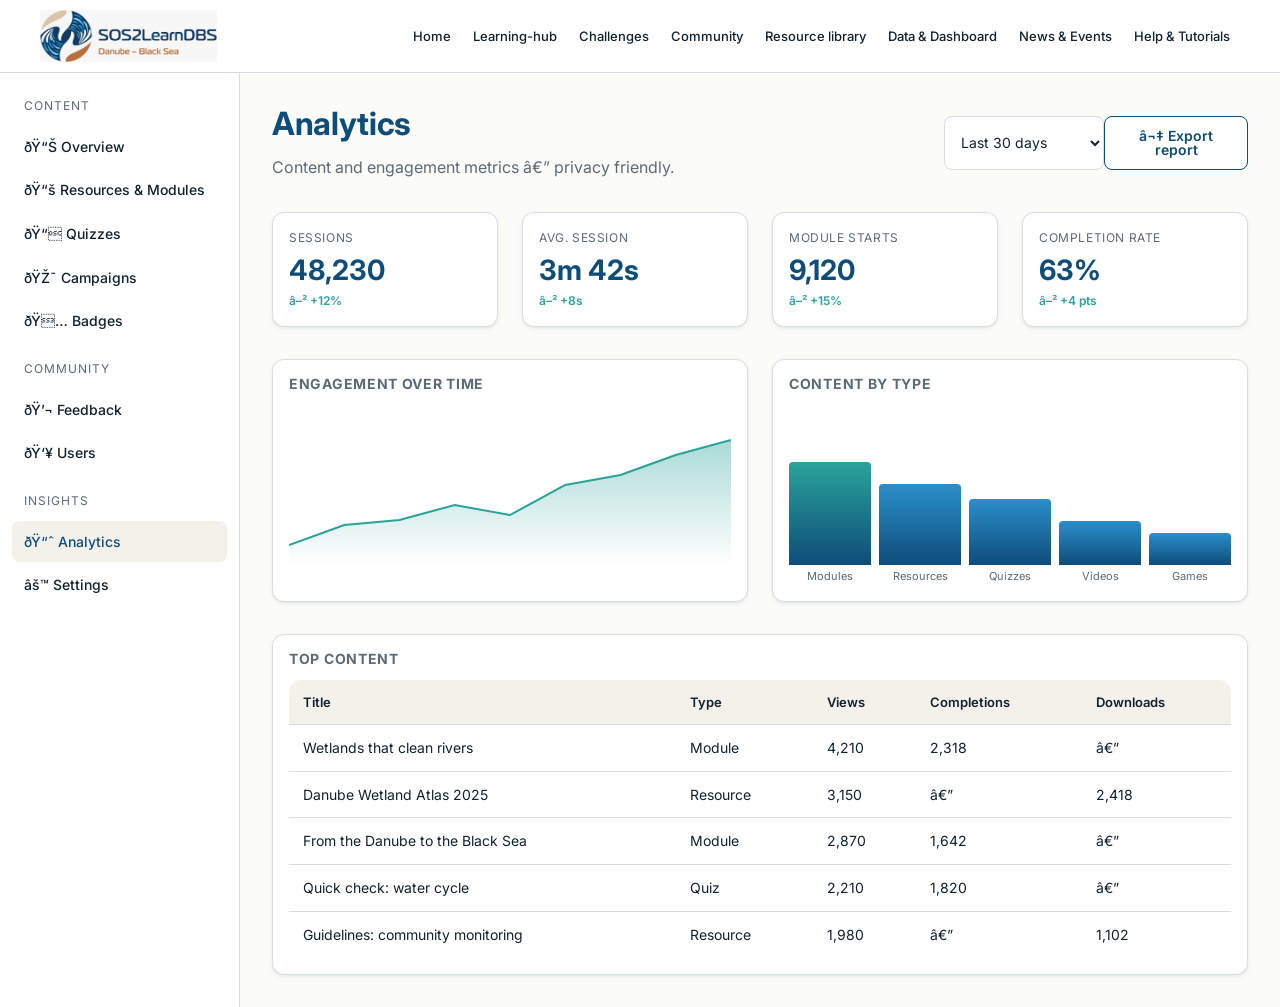
==== admin-analytics.html @ 238d83d1 "Initial site for GitHub Pages" ====
﻿<!doctype html>
<html lang="en">
<head>
<meta charset="utf-8"><title>Admin Â· Analytics â€” SoS2LearnDBS</title>
<meta name="viewport" content="width=device-width,initial-scale=1">
<link rel="icon" type="image/jpeg" href="assets/img/logos/Logo.jpeg">
<link href="https://fonts.googleapis.com/css2?family=Inter:wght@400;500;600;700&display=swap" rel="stylesheet">
<link rel="stylesheet" href="assets/css/styles.css">
</head>
<body>
<a class="skip-link" href="#main">Skip to content</a>
<header class="header">
  <div class="container header__inner header__inner--simple">
        <a class="brand" href="index.html" aria-label="SoS2LearnDBS home">
      <img class="brand__mark" src="assets/img/logos/Logo.jpeg" alt="SoS2LearnDBS">
    </a>
    <button class="menu-btn" data-menu-toggle aria-label="Toggle menu">☰</button>
    <nav class="nav nav--primary" aria-label="Main">
      <a href="index.html">Home</a>
      <a href="learn.html">Learning-hub</a>
      <a href="campaign-detail.html">Challenges</a>
      <a href="community.html">Community</a>
      <a href="resources.html">Resource library</a>
      <a href="dashboard.html">Data & Dashboard</a>
      <a href="community.html#news">News & Events</a>
      <a href="learn.html#tutorials">Help & Tutorials</a>
    </nav>
  </div>
</header>

<main id="main" class="app">
  <aside class="sidebar">
    <span class="sidebar__title">Content</span>
    <a href="admin.html">ðŸ“Š Overview</a>
    <a href="admin-content.html">ðŸ“š Resources & Modules</a>
    <a href="#">ðŸ“ Quizzes</a>
    <a href="#">ðŸŽ¯ Campaigns</a>
    <a href="#">ðŸ… Badges</a>
    <span class="sidebar__title mt-4">Community</span>
    <a href="#">ðŸ’¬ Feedback</a>
    <a href="#">ðŸ‘¥ Users</a>
    <span class="sidebar__title mt-4">Insights</span>
    <a href="admin-analytics.html" class="active">ðŸ“ˆ Analytics</a>
    <a href="#">âš™ Settings</a>
  </aside>

  <section class="app__main">
    <div class="flex justify-between items-center mb-6" style="flex-wrap:wrap;gap:var(--s-3)">
      <div><h1>Analytics</h1><p class="muted" style="margin:0">Content and engagement metrics â€” privacy friendly.</p></div>
      <div class="flex gap-2">
        <select class="select" style="max-width:160px"><option>Last 30 days</option><option>Last 90 days</option><option>Last 12 months</option></select>
        <button class="btn btn--secondary">â¬‡ Export report</button>
      </div>
    </div>

    <div class="grid g-4">
      <div class="kpi"><span class="kpi__label">Sessions</span><span class="kpi__value" data-count="48230">0</span><span class="kpi__trend">â–² +12%</span></div>
      <div class="kpi"><span class="kpi__label">Avg. session</span><span class="kpi__value">3m 42s</span><span class="kpi__trend">â–² +8s</span></div>
      <div class="kpi"><span class="kpi__label">Module starts</span><span class="kpi__value" data-count="9120">0</span><span class="kpi__trend">â–² +15%</span></div>
      <div class="kpi"><span class="kpi__label">Completion rate</span><span class="kpi__value">63%</span><span class="kpi__trend">â–² +4 pts</span></div>
    </div>

    <div class="grid g-2 mt-6">
      <div class="chart">
        <h3>Engagement over time</h3>
        <svg class="line-chart" viewBox="0 0 400 160" preserveAspectRatio="none" role="img" aria-label="Engagement line chart">
          <defs><linearGradient id="lg2" x1="0" y1="0" x2="0" y2="1"><stop offset="0" stop-color="#2AA39A" stop-opacity="0.4"/><stop offset="1" stop-color="#2AA39A" stop-opacity="0"/></linearGradient></defs>
          <path d="M0,140 L50,120 L100,115 L150,100 L200,110 L250,80 L300,70 L350,50 L400,35 L400,160 L0,160 Z" fill="url(#lg2)"/>
          <path d="M0,140 L50,120 L100,115 L150,100 L200,110 L250,80 L300,70 L350,50 L400,35" fill="none" stroke="#2AA39A" stroke-width="2"/>
        </svg>
      </div>
      <div class="chart">
        <h3>Content by type</h3>
        <div class="bar-chart">
          <div class="bar" style="height:70%;background:linear-gradient(180deg, var(--c-teal), var(--c-danube))"><span>Modules</span></div>
          <div class="bar" style="height:55%"><span>Resources</span></div>
          <div class="bar" style="height:45%"><span>Quizzes</span></div>
          <div class="bar" style="height:30%"><span>Videos</span></div>
          <div class="bar" style="height:22%"><span>Games</span></div>
        </div>
        <div style="height:20px"></div>
      </div>
    </div>

    <div class="chart mt-6">
      <h3>Top content</h3>
      <table class="table" style="border:none">
        <thead><tr><th>Title</th><th>Type</th><th>Views</th><th>Completions</th><th>Downloads</th></tr></thead>
        <tbody>
          <tr><td>Wetlands that clean rivers</td><td>Module</td><td>4,210</td><td>2,318</td><td>â€”</td></tr>
          <tr><td>Danube Wetland Atlas 2025</td><td>Resource</td><td>3,150</td><td>â€”</td><td>2,418</td></tr>
          <tr><td>From the Danube to the Black Sea</td><td>Module</td><td>2,870</td><td>1,642</td><td>â€”</td></tr>
          <tr><td>Quick check: water cycle</td><td>Quiz</td><td>2,210</td><td>1,820</td><td>â€”</td></tr>
          <tr><td>Guidelines: community monitoring</td><td>Resource</td><td>1,980</td><td>â€”</td><td>1,102</td></tr>
        </tbody>
      </table>
    </div>
  </section>
</main>
<script src="assets/js/main.js"></script>
</body></html>
---- assets/css/styles.css ----
/* =========================================================
   SoS2LearnDBS – Design System
   Minimal, water-inspired, accessible
   ========================================================= */

:root {
  /* Palette */
  --c-danube: #0E4C7A;
  --c-azure:  #2B8FCB;
  --c-teal:   #2AA39A;
  --c-sand:   #E8D9B6;
  --c-stone:  #F4F1EA;
  --c-ink:    #0F2230;
  --c-muted:  #5B6B78;
  --c-rule:   #D6DEE5;
  --c-white:  #FFFFFF;
  --c-bg:     #FBFBF8;

  --c-success: #2AA39A;
  --c-warning: #E3A008;
  --c-error:   #C0392B;

  /* Type */
  --ff: "Inter", "Helvetica Neue", Arial, system-ui, sans-serif;
  --fs-display: 40px;
  --fs-h1: 32px;
  --fs-h2: 24px;
  --fs-h3: 18px;
  --fs-body: 16px;
  --fs-sm: 14px;
  --fs-cap: 12px;

  /* Spacing */
  --s-1: 4px;  --s-2: 8px;  --s-3: 12px; --s-4: 16px;
  --s-5: 24px; --s-6: 32px; --s-7: 48px; --s-8: 64px; --s-9: 96px;

  /* Radius */
  --r-sm: 4px; --r-md: 8px; --r-lg: 12px; --r-xl: 24px; --r-pill: 999px;

  /* Elevation */
  --sh-1: 0 1px 2px rgba(15, 34, 48, 0.06), 0 2px 6px rgba(15, 34, 48, 0.05);
  --sh-2: 0 4px 12px rgba(15, 34, 48, 0.09);
  --sh-3: 0 12px 32px rgba(15, 34, 48, 0.16);

  /* Motion */
  --ease: cubic-bezier(.2,.8,.2,1);
  --dur: 180ms;
}

/* Reset-ish */
*, *::before, *::after { box-sizing: border-box; }
html, body { margin: 0; padding: 0; }
html { scroll-behavior: smooth; }
body {
  font-family: var(--ff);
  font-size: var(--fs-body);
  line-height: 1.55;
  color: var(--c-ink);
  background: var(--c-bg);
  -webkit-font-smoothing: antialiased;
}
img, svg { display: block; max-width: 100%; }
a { color: var(--c-azure); text-decoration: none; transition: color var(--dur) var(--ease); }
a:hover { color: var(--c-danube); }
h1, h2, h3, h4 { margin: 0 0 var(--s-3); line-height: 1.2; color: var(--c-danube); font-weight: 700; letter-spacing: -0.01em; }
h1 { font-size: var(--fs-h1); }
h2 { font-size: var(--fs-h2); }
h3 { font-size: var(--fs-h3); }
p  { margin: 0 0 var(--s-4); }
hr { border: 0; border-top: 1px solid var(--c-rule); margin: var(--s-6) 0; }

/* Focus ring */
:focus-visible {
  outline: 2px solid var(--c-teal);
  outline-offset: 2px;
  border-radius: var(--r-sm);
}

/* Layout helpers */
.container { width: 100%; max-width: 1200px; margin: 0 auto; padding: 0 var(--s-5); }
.section { padding: var(--s-8) 0; }
.section--tight { padding: var(--s-7) 0; }
.muted { color: var(--c-muted); }
.grid { display: grid; gap: var(--s-5); }
.g-2 { grid-template-columns: repeat(2, 1fr); }
.g-3 { grid-template-columns: repeat(3, 1fr); }
.g-4 { grid-template-columns: repeat(4, 1fr); }
.g-8-4 { grid-template-columns: 2fr 1fr; gap: var(--s-6); }
.flex { display: flex; }
.gap-3 { gap: var(--s-3); } .gap-4 { gap: var(--s-4); } .gap-5 { gap: var(--s-5); }
.items-center { align-items: center; } .justify-between { justify-content: space-between; }
.mt-2 { margin-top: var(--s-2); } .mt-4 { margin-top: var(--s-4); } .mt-6 { margin-top: var(--s-6); }
.mb-2 { margin-bottom: var(--s-2); } .mb-4 { margin-bottom: var(--s-4); } .mb-6 { margin-bottom: var(--s-6); }

/* Skip link */
.skip-link {
  position: absolute; left: -9999px; top: 0;
  background: var(--c-danube); color: #fff; padding: var(--s-3) var(--s-4);
  border-radius: 0 0 var(--r-md) 0; z-index: 1000;
}
.skip-link:focus { left: 0; }

/* ===== Header ===== */
.header {
  position: sticky; top: 0; z-index: 50;
  background: rgba(255,255,255,0.92);
  backdrop-filter: saturate(1.2) blur(10px);
  border-bottom: 1px solid var(--c-rule);
}
.header__inner {
  display: flex;
  align-items: center;
  gap: var(--s-4);
  min-height: 72px;
  position: relative;
}
.header__inner--simple { padding: var(--s-2) 0; }
.brand { display: inline-flex; align-items: center; gap: var(--s-3); color: var(--c-danube); font-weight: 700; letter-spacing: -0.01em; }
.brand__mark { height: 52px; width: auto; max-width: 260px; object-fit: contain; }
.nav {
  margin-left: auto;
  display: flex;
  align-items: center;
  gap: 2px;
  flex-wrap: wrap;
  justify-content: flex-end;
}
.nav a {
  color: var(--c-ink);
  padding: 6px 10px;
  border-radius: var(--r-md);
  font-weight: 500;
  font-size: 13px;
  white-space: nowrap;
}
.nav a:hover { background: var(--c-stone); color: var(--c-danube); }
.nav a.active { color: var(--c-danube); background: var(--c-stone); }
.header__actions { display: flex; gap: var(--s-2); align-items: center; }
.lang {
  background: transparent; border: 1px solid var(--c-rule); color: var(--c-ink);
  padding: 6px 10px; border-radius: var(--r-pill); font-size: 13px; cursor: pointer;
}
.lang:hover { background: var(--c-stone); }
.menu-btn { display: none; background: none; border: 1px solid var(--c-rule);
  border-radius: var(--r-md); width: 40px; height: 40px; cursor: pointer; color: var(--c-ink); }

/* ===== Buttons ===== */
.btn {
  --_bg: var(--c-danube); --_fg: #fff; --_bd: var(--c-danube);
  display: inline-flex; align-items: center; justify-content: center; gap: var(--s-2);
  font-family: inherit; font-weight: 600; font-size: 14px; line-height: 1;
  padding: 12px 18px; border-radius: var(--r-md); cursor: pointer;
  background: var(--_bg); color: var(--_fg); border: 1px solid var(--_bd);
  transition: background var(--dur) var(--ease), transform var(--dur) var(--ease), box-shadow var(--dur) var(--ease);
  text-decoration: none;
}
.btn:hover { background: var(--c-azure); border-color: var(--c-azure); color: #fff; }
.btn:active { transform: translateY(1px); }
.btn--secondary { --_bg: #fff; --_fg: var(--c-danube); --_bd: var(--c-danube); }
.btn--secondary:hover { background: var(--c-stone); color: var(--c-danube); border-color: var(--c-danube); }
.btn--ghost { --_bg: transparent; --_fg: var(--c-danube); --_bd: transparent; }
.btn--ghost:hover { background: var(--c-stone); color: var(--c-danube); }
.btn--teal { --_bg: var(--c-teal); --_fg: #fff; --_bd: var(--c-teal); }
.btn--teal:hover { background: #238e86; border-color: #238e86; }
.btn--danger { --_bg: var(--c-error); --_fg: #fff; --_bd: var(--c-error); }
.btn--sm { padding: 8px 12px; font-size: 13px; }
.btn--lg { padding: 14px 22px; font-size: 15px; }
.btn--block { width: 100%; }
.btn[disabled] { opacity: 0.55; cursor: not-allowed; pointer-events: none; }

/* ===== Hero ===== */
.hero {
  position: relative; overflow: hidden;
  background: linear-gradient(160deg, #0E4C7A 0%, #2B8FCB 55%, #2AA39A 100%);
  color: #fff; padding: var(--s-9) 0;
}
.hero::after {
  content: ""; position: absolute; inset: auto 0 0 0; height: 120px;
  background: url("data:image/svg+xml;utf8,<svg xmlns='http://www.w3.org/2000/svg' viewBox='0 0 1200 120' preserveAspectRatio='none'><path d='M0 60 Q150 100 300 60 T600 60 T900 60 T1200 60 V120 H0 Z' fill='%23FBFBF8'/></svg>") center/cover no-repeat;
}
.hero h1 { color: #fff; font-size: var(--fs-display); max-width: 720px; }
.hero p  { color: rgba(255,255,255,0.9); font-size: 18px; max-width: 640px; }
.hero .actions { display: flex; gap: var(--s-3); margin-top: var(--s-5); flex-wrap: wrap; }
.hero__kpis { margin-top: var(--s-7); display: grid; grid-template-columns: repeat(4,1fr); gap: var(--s-4); }
.hero__kpi {
  background: rgba(255,255,255,0.1); border: 1px solid rgba(255,255,255,0.18);
  border-radius: var(--r-lg); padding: var(--s-4);
}
.hero__kpi b { display: block; font-size: 26px; color: #fff; }
.hero__kpi span { color: rgba(255,255,255,0.85); font-size: 13px; }

/* ===== Cards ===== */
.card {
  background: var(--c-white); border: 1px solid var(--c-rule);
  border-radius: var(--r-lg); overflow: hidden; box-shadow: var(--sh-1);
  transition: transform var(--dur) var(--ease), box-shadow var(--dur) var(--ease), border-color var(--dur) var(--ease);
  display: flex; flex-direction: column;
}
.card:hover { transform: translateY(-2px); box-shadow: var(--sh-2); border-color: #c3d0dc; }
.card__media {
  aspect-ratio: 16/9; background: linear-gradient(135deg, #0E4C7A, #2AA39A);
  position: relative;
}
.card__media--sand { background: linear-gradient(135deg, var(--c-sand), #cfa87a); }
.card__media--teal { background: linear-gradient(135deg, #2AA39A, #0E4C7A); }
.card__media--azure { background: linear-gradient(135deg, #2B8FCB, #0E4C7A); }
.card__body { padding: var(--s-4); display: flex; flex-direction: column; gap: var(--s-2); flex-grow: 1; }
.card__tag {
  display: inline-block; font-size: 12px; font-weight: 600; color: var(--c-teal);
  text-transform: uppercase; letter-spacing: 0.05em;
}
.card__title { font-size: 17px; color: var(--c-ink); margin: 0; line-height: 1.35; }
.card__meta { color: var(--c-muted); font-size: 13px; margin-top: auto; display:flex; gap: var(--s-3); align-items:center;}
.card__footer { padding: 0 var(--s-4) var(--s-4); display: flex; justify-content: space-between; align-items: center; }

/* ===== Chips / Tags ===== */
.chip {
  display: inline-flex; align-items: center; gap: 6px;
  height: 28px; padding: 0 12px; border-radius: var(--r-pill);
  background: var(--c-stone); color: var(--c-ink); font-size: 13px; font-weight: 500;
  border: 1px solid transparent; cursor: pointer; user-select: none;
  transition: all var(--dur) var(--ease);
}
.chip:hover { border-color: var(--c-rule); }
.chip.is-active { background: var(--c-danube); color: #fff; border-color: var(--c-danube); }
.chip--teal { background: rgba(42,163,154,0.14); color: var(--c-teal); }
.chip--sand { background: var(--c-sand); color: #6b4e1c; }

/* ===== Inputs / Forms ===== */
.field { display: flex; flex-direction: column; gap: 6px; margin-bottom: var(--s-4); }
.field label { font-size: 13px; font-weight: 600; color: var(--c-ink); }
.field .help { font-size: 12px; color: var(--c-muted); }
.input, .select, .textarea {
  font-family: inherit; font-size: 14px; color: var(--c-ink);
  background: #fff; border: 1px solid var(--c-rule);
  border-radius: var(--r-md); padding: 10px 12px; min-height: 44px; width: 100%;
  transition: border-color var(--dur) var(--ease), box-shadow var(--dur) var(--ease);
}
.input:focus, .select:focus, .textarea:focus {
  outline: none; border-color: var(--c-azure);
  box-shadow: 0 0 0 3px rgba(43,143,203,0.18);
}
.textarea { min-height: 96px; resize: vertical; }

/* Search bar */
.search {
  display: flex; align-items: center; gap: var(--s-2);
  background: #fff; border: 1px solid var(--c-rule);
  border-radius: var(--r-pill); padding: 6px 16px; width: 100%;
}
.search input { border: none; outline: none; flex-grow: 1; font-size: 14px; padding: 8px 0; background: transparent; }

/* ===== Progress ===== */
.progress { height: 6px; background: var(--c-stone); border-radius: var(--r-pill); overflow: hidden; }
.progress__bar { height: 100%; background: var(--c-teal); border-radius: var(--r-pill); transition: width var(--dur) var(--ease); }
.progress-ring { --size: 96px; --stroke: 8px; width: var(--size); height: var(--size); }
.progress-ring__text { font-weight: 700; font-size: 20px; fill: var(--c-danube); }

/* ===== Badges ===== */
.badge {
  width: 72px; height: 72px; border-radius: 50%;
  background: radial-gradient(circle at 30% 30%, #fff 0%, var(--c-sand) 40%, #cfa87a 100%);
  display: flex; align-items: center; justify-content: center;
  border: 3px solid #cfa87a; color: #6b4e1c;
  font-weight: 700; font-size: 22px;
  box-shadow: var(--sh-1);
}
.badge--teal  { background: radial-gradient(circle at 30% 30%, #fff 0%, #6ec4bd 40%, var(--c-teal) 100%);
                border-color: var(--c-teal); color: #0e5e58; }
.badge--blue  { background: radial-gradient(circle at 30% 30%, #fff 0%, #8bc0df 40%, var(--c-azure) 100%);
                border-color: var(--c-azure); color: #124a73; }
.badge--locked{ background: #e5e9ee; border-color: #c3ccd5; color: #8894a1; box-shadow: none; }
.badge-tile { text-align: center; padding: var(--s-4); border: 1px solid var(--c-rule); border-radius: var(--r-lg); background: #fff; }
.badge-tile .badge { margin: 0 auto var(--s-3); }
.badge-tile h4 { font-size: 14px; margin: 0 0 4px; color: var(--c-ink); }
.badge-tile p { font-size: 12px; color: var(--c-muted); margin: 0; }

/* ===== KPI widgets ===== */
.kpi {
  background: #fff; border: 1px solid var(--c-rule); border-radius: var(--r-lg);
  padding: var(--s-4); box-shadow: var(--sh-1); display: flex; flex-direction: column; gap: var(--s-2);
}
.kpi__label { font-size: 12px; color: var(--c-muted); text-transform: uppercase; letter-spacing: 0.05em; }
.kpi__value { font-size: 28px; font-weight: 700; color: var(--c-danube); line-height: 1; }
.kpi__trend { font-size: 12px; color: var(--c-teal); font-weight: 600; }
.kpi__trend.down { color: var(--c-error); }

/* ===== Tables ===== */
.table { width: 100%; border-collapse: collapse; background: #fff; border-radius: var(--r-lg); overflow: hidden; border: 1px solid var(--c-rule); }
.table th, .table td { padding: 12px 14px; text-align: left; font-size: 14px; }
.table th { background: var(--c-stone); color: var(--c-ink); font-weight: 600; border-bottom: 1px solid var(--c-rule); font-size: 13px; }
.table tbody tr + tr td { border-top: 1px solid var(--c-rule); }
.table tbody tr:hover { background: #fbfaf5; }
.status { display: inline-block; padding: 2px 8px; border-radius: var(--r-pill); font-size: 11px; font-weight: 600; text-transform: uppercase; letter-spacing: 0.04em; }
.status.draft   { background: #eceff3; color: #4e5b68; }
.status.active  { background: rgba(42,163,154,0.18); color: #0e5e58; }
.status.closed  { background: #eae3d0; color: #6b4e1c; }

/* ===== Tabs ===== */
.tabs { display: flex; gap: 4px; border-bottom: 1px solid var(--c-rule); overflow-x: auto; }
.tab {
  border: none; background: transparent; padding: 12px 16px; font-family: inherit;
  font-size: 14px; font-weight: 500; color: var(--c-muted); cursor: pointer;
  border-bottom: 2px solid transparent; white-space: nowrap;
  transition: color var(--dur) var(--ease), border-color var(--dur) var(--ease);
}
.tab:hover { color: var(--c-ink); }
.tab.active { color: var(--c-danube); border-bottom-color: var(--c-teal); }

/* ===== Breadcrumbs ===== */
.crumbs { font-size: 13px; color: var(--c-muted); margin-bottom: var(--s-3); }
.crumbs a { color: var(--c-muted); }
.crumbs a:hover { color: var(--c-danube); }
.crumbs span { margin: 0 6px; color: #bcc6cf; }

/* ===== Footer ===== */
.footer {
  background: var(--c-danube); color: rgba(255,255,255,0.85);
  padding: var(--s-8) 0 var(--s-5); margin-top: var(--s-9);
}
.footer h4 { color: #fff; font-size: 14px; margin-bottom: var(--s-3); }
.footer a { color: rgba(255,255,255,0.85); font-size: 14px; display: block; padding: 3px 0; }
.footer a:hover { color: #fff; }
.footer__brand-mark {
  height: 56px;
  width: auto;
  max-width: 320px;
  margin-bottom: var(--s-3);
  object-fit: contain;
}
.footer__grid { display: grid; grid-template-columns: 2fr 1fr 1fr 1fr; gap: var(--s-6); }
.footer__bottom { margin-top: var(--s-6); padding-top: var(--s-4); border-top: 1px solid rgba(255,255,255,0.18);
  display: flex; justify-content: space-between; align-items: center; font-size: 13px; flex-wrap: wrap; gap: var(--s-3); }
.footer__logos { display: flex; align-items: center; gap: var(--s-4); flex-wrap: wrap; }
.footer__logo { background: rgba(255,255,255,0.12); padding: 6px 12px; border-radius: var(--r-md); font-size: 11px; font-weight: 600; color: #fff; }

/* ===== Auth layout ===== */
.auth-page { min-height: calc(100vh - 64px); display: grid; place-items: center; padding: var(--s-6) var(--s-4);
  background: linear-gradient(180deg, var(--c-stone), var(--c-bg)); }
.auth-card { background: #fff; border: 1px solid var(--c-rule); border-radius: var(--r-lg);
  padding: var(--s-6); width: 100%; max-width: 420px; box-shadow: var(--sh-2); }
.auth-card h1 { font-size: 22px; margin-bottom: var(--s-4); }
.auth-links { display: flex; justify-content: space-between; font-size: 13px; margin-top: var(--s-3); }

/* ===== Quiz ===== */
.quiz-card { background: #fff; border: 1px solid var(--c-rule); border-radius: var(--r-lg); padding: var(--s-6); box-shadow: var(--sh-1); max-width: 720px; margin: 0 auto; }
.quiz-option {
  display: flex; align-items: center; gap: var(--s-3);
  padding: var(--s-3) var(--s-4); border: 1px solid var(--c-rule);
  border-radius: var(--r-md); cursor: pointer; margin-bottom: var(--s-2);
  transition: all var(--dur) var(--ease); background: #fff;
}
.quiz-option:hover { border-color: var(--c-azure); background: #f6fbff; }
.quiz-option.selected { border-color: var(--c-azure); background: #eef6fc; }
.quiz-option.correct { border-color: var(--c-teal); background: rgba(42,163,154,0.12); }
.quiz-option.wrong  { border-color: var(--c-error); background: rgba(192,57,43,0.1); }
.quiz-dots { display: flex; gap: 6px; justify-content: center; margin: var(--s-4) 0; }
.quiz-dot { width: 8px; height: 8px; border-radius: 50%; background: var(--c-rule); }
.quiz-dot.active { background: var(--c-teal); }
.quiz-dot.done { background: var(--c-danube); }

/* ===== Sidebar (admin / my space) ===== */
.app { display: grid; grid-template-columns: 240px 1fr; min-height: calc(100vh - 64px); }
.sidebar {
  background: #fff; border-right: 1px solid var(--c-rule); padding: var(--s-5) var(--s-3);
  display: flex; flex-direction: column; gap: 2px;
}
.sidebar__title { font-size: 12px; color: var(--c-muted); padding: 0 var(--s-3); margin-bottom: var(--s-2); text-transform: uppercase; letter-spacing: 0.08em; }
.sidebar a {
  display: flex; align-items: center; gap: var(--s-3); padding: 10px 12px; border-radius: var(--r-md);
  color: var(--c-ink); font-size: 14px; font-weight: 500;
}
.sidebar a:hover { background: var(--c-stone); color: var(--c-danube); }
.sidebar a.active { background: var(--c-stone); color: var(--c-danube); }
.app__main { padding: var(--s-6); overflow-x: auto; }

/* ===== Toast / callouts ===== */
.callout {
  border-left: 4px solid var(--c-teal); background: rgba(42,163,154,0.08);
  padding: var(--s-4); border-radius: var(--r-md); color: var(--c-ink);
}
.callout--warn { border-color: var(--c-warning); background: rgba(227,160,8,0.10); }
.callout--error { border-color: var(--c-error); background: rgba(192,57,43,0.08); }

/* ===== Empty states ===== */
.empty { text-align: center; padding: var(--s-7) var(--s-4); color: var(--c-muted); }
.empty h3 { color: var(--c-ink); }

/* ===== Chart placeholders ===== */
.chart {
  background: #fff; border: 1px solid var(--c-rule); border-radius: var(--r-lg);
  padding: var(--s-4); box-shadow: var(--sh-1);
}
.chart h3 { font-size: 14px; color: var(--c-muted); text-transform: uppercase; letter-spacing: 0.05em; margin-bottom: var(--s-3); }
.bar-chart { display: flex; align-items: flex-end; gap: 8px; height: 160px; padding-top: var(--s-3); }
.bar-chart .bar { flex: 1; background: linear-gradient(180deg, var(--c-azure), var(--c-danube)); border-radius: 4px 4px 0 0; position: relative; }
.bar-chart .bar span { position: absolute; bottom: -20px; left: 0; right: 0; text-align: center; font-size: 11px; color: var(--c-muted); }

.line-chart { width: 100%; height: 160px; }

/* Map placeholder */
.map {
  aspect-ratio: 16/9; border-radius: var(--r-lg); border: 1px solid var(--c-rule);
  background:
    radial-gradient(circle at 70% 60%, rgba(42,163,154,0.35) 0, transparent 22%),
    radial-gradient(circle at 50% 55%, rgba(43,143,203,0.35) 0, transparent 28%),
    radial-gradient(circle at 40% 65%, rgba(14,76,122,0.35) 0, transparent 22%),
    linear-gradient(180deg, #eaf3fa, #ddece3);
  position: relative; box-shadow: var(--sh-1); overflow: hidden;
}
.map::after {
  content: "Danube basin & Black Sea"; position: absolute; bottom: 10px; right: 14px;
  font-size: 12px; color: var(--c-muted); background: rgba(255,255,255,0.85);
  padding: 4px 10px; border-radius: var(--r-pill); border: 1px solid var(--c-rule);
}

/* ===== Utility ===== */
.hide-desktop { display: none; }

/* ===== Responsive ===== */
@media (max-width: 960px) {
  .g-3, .g-4 { grid-template-columns: repeat(2, 1fr); }
  .g-8-4 { grid-template-columns: 1fr; }
  .hero__kpis { grid-template-columns: repeat(2, 1fr); }
  .footer__grid { grid-template-columns: 1fr 1fr; }
  .app { grid-template-columns: 1fr; }
  .sidebar { display: none; }
  .sidebar.is-open { display: flex; }
}
@media (max-width: 680px) {
  .g-2, .g-3, .g-4 { grid-template-columns: 1fr; }
  .hero { padding: var(--s-7) 0; }
  .hero h1 { font-size: 30px; }
  .header__inner {
    min-height: 64px;
    padding: 0;
  }
  .brand__mark { height: 44px; max-width: 220px; }
  .nav { display: none; flex-wrap: nowrap; }
  .nav.is-open {
    display: flex; flex-direction: column; position: absolute; top: 64px; right: 0;
    background: #fff; border: 1px solid var(--c-rule); border-radius: var(--r-lg);
    padding: var(--s-3); box-shadow: var(--sh-2); min-width: 260px;
    max-width: min(92vw, 320px);
  }
  .nav.is-open a { font-size: 14px; padding: 8px 10px; }
  .menu-btn { display: inline-flex; align-items: center; justify-content: center; margin-left: auto; }
  .footer__brand-mark { height: 48px; max-width: 280px; }
  .footer__grid { grid-template-columns: 1fr; }
  .hide-mobile { display: none; }
  .hide-desktop { display: block; }
}

@media (prefers-reduced-motion: reduce) {
  * { transition: none !important; animation: none !important; }
}
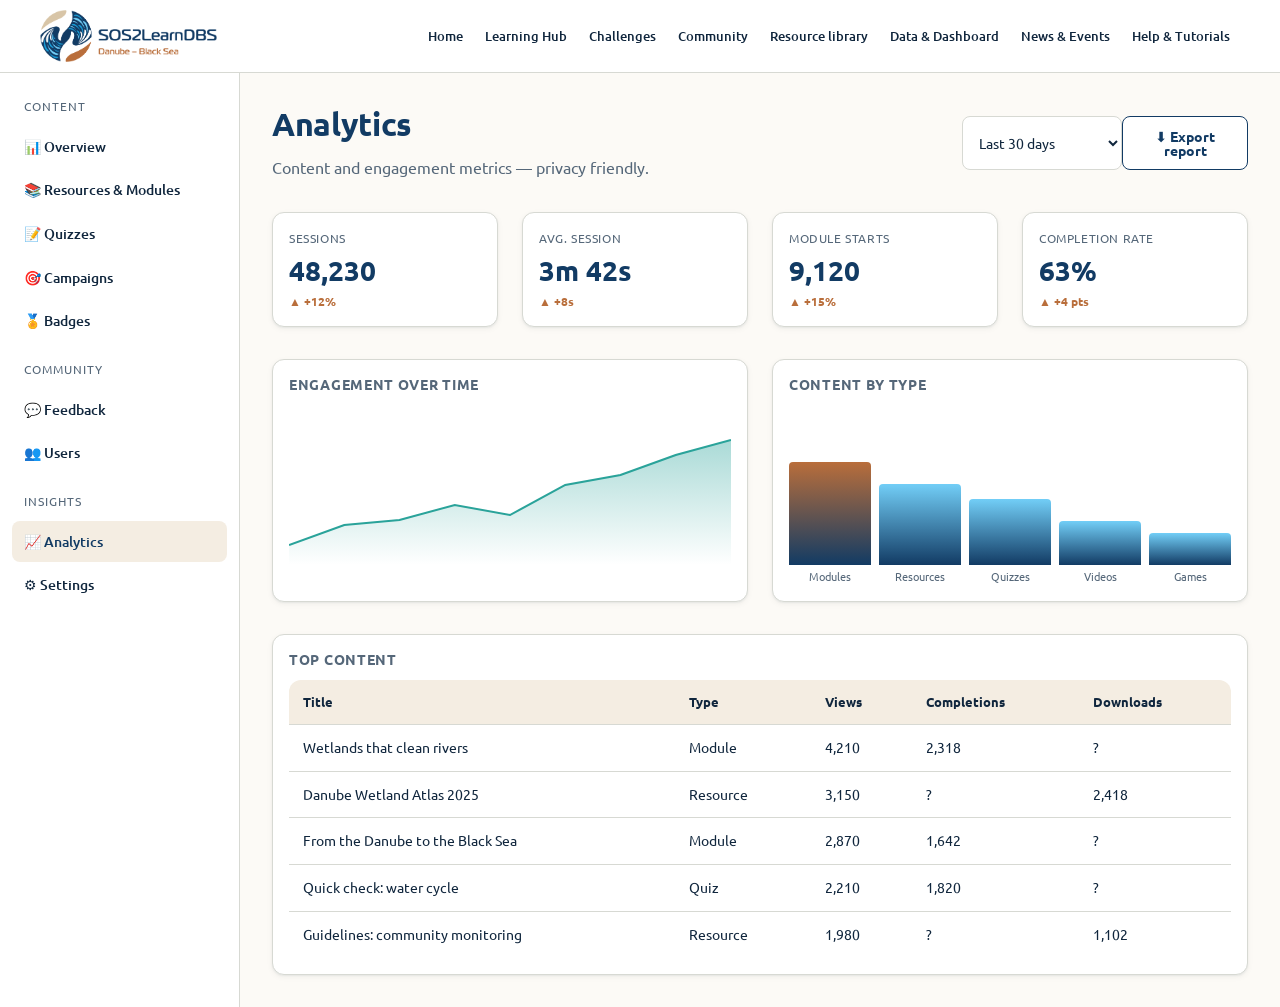
==== commit 9673b17d: "Apply branding and text cleanup fixes" ====
--- a/admin-analytics.html
+++ b/admin-analytics.html
@@ -1,10 +1,10 @@
 ﻿<!doctype html>
 <html lang="en">
 <head>
-<meta charset="utf-8"><title>Admin Â· Analytics â€” SoS2LearnDBS</title>
+<meta charset="utf-8"><title>Admin · Analytics — SoS2LearnDBS</title>
 <meta name="viewport" content="width=device-width,initial-scale=1">
-<link rel="icon" type="image/jpeg" href="assets/img/logos/Logo.jpeg">
-<link href="https://fonts.googleapis.com/css2?family=Inter:wght@400;500;600;700&display=swap" rel="stylesheet">
+<link rel="icon" type="image/png" href="assets/img/logos/Logo.png">
+<link href="https://fonts.googleapis.com/css2?family=Ubuntu:wght@400;500;700&display=swap" rel="stylesheet">
 <link rel="stylesheet" href="assets/css/styles.css">
 </head>
 <body>
@@ -12,12 +12,12 @@
 <header class="header">
   <div class="container header__inner header__inner--simple">
         <a class="brand" href="index.html" aria-label="SoS2LearnDBS home">
-      <img class="brand__mark" src="assets/img/logos/Logo.jpeg" alt="SoS2LearnDBS">
+      <img class="brand__mark" src="assets/img/logos/Logo.png" alt="SoS2LearnDBS">
     </a>
     <button class="menu-btn" data-menu-toggle aria-label="Toggle menu">☰</button>
     <nav class="nav nav--primary" aria-label="Main">
       <a href="index.html">Home</a>
-      <a href="learn.html">Learning-hub</a>
+      <a href="learn.html">Learning Hub</a>
       <a href="campaign-detail.html">Challenges</a>
       <a href="community.html">Community</a>
       <a href="resources.html">Resource library</a>
@@ -31,33 +31,33 @@
 <main id="main" class="app">
   <aside class="sidebar">
     <span class="sidebar__title">Content</span>
-    <a href="admin.html">ðŸ“Š Overview</a>
-    <a href="admin-content.html">ðŸ“š Resources & Modules</a>
-    <a href="#">ðŸ“ Quizzes</a>
-    <a href="#">ðŸŽ¯ Campaigns</a>
-    <a href="#">ðŸ… Badges</a>
+    <a href="admin.html">📊 Overview</a>
+    <a href="admin-content.html">📚 Resources & Modules</a>
+    <a href="#">📝 Quizzes</a>
+    <a href="#">🎯 Campaigns</a>
+    <a href="#">🏅 Badges</a>
     <span class="sidebar__title mt-4">Community</span>
-    <a href="#">ðŸ’¬ Feedback</a>
-    <a href="#">ðŸ‘¥ Users</a>
+    <a href="#">💬 Feedback</a>
+    <a href="#">👥 Users</a>
     <span class="sidebar__title mt-4">Insights</span>
-    <a href="admin-analytics.html" class="active">ðŸ“ˆ Analytics</a>
-    <a href="#">âš™ Settings</a>
+    <a href="admin-analytics.html" class="active">📈 Analytics</a>
+    <a href="#">⚙ Settings</a>
   </aside>
 
   <section class="app__main">
     <div class="flex justify-between items-center mb-6" style="flex-wrap:wrap;gap:var(--s-3)">
-      <div><h1>Analytics</h1><p class="muted" style="margin:0">Content and engagement metrics â€” privacy friendly.</p></div>
+      <div><h1>Analytics</h1><p class="muted" style="margin:0">Content and engagement metrics — privacy friendly.</p></div>
       <div class="flex gap-2">
         <select class="select" style="max-width:160px"><option>Last 30 days</option><option>Last 90 days</option><option>Last 12 months</option></select>
-        <button class="btn btn--secondary">â¬‡ Export report</button>
+        <button class="btn btn--secondary">⬇ Export report</button>
       </div>
     </div>
 
     <div class="grid g-4">
-      <div class="kpi"><span class="kpi__label">Sessions</span><span class="kpi__value" data-count="48230">0</span><span class="kpi__trend">â–² +12%</span></div>
-      <div class="kpi"><span class="kpi__label">Avg. session</span><span class="kpi__value">3m 42s</span><span class="kpi__trend">â–² +8s</span></div>
-      <div class="kpi"><span class="kpi__label">Module starts</span><span class="kpi__value" data-count="9120">0</span><span class="kpi__trend">â–² +15%</span></div>
-      <div class="kpi"><span class="kpi__label">Completion rate</span><span class="kpi__value">63%</span><span class="kpi__trend">â–² +4 pts</span></div>
+      <div class="kpi"><span class="kpi__label">Sessions</span><span class="kpi__value" data-count="48230">0</span><span class="kpi__trend">▲ +12%</span></div>
+      <div class="kpi"><span class="kpi__label">Avg. session</span><span class="kpi__value">3m 42s</span><span class="kpi__trend">▲ +8s</span></div>
+      <div class="kpi"><span class="kpi__label">Module starts</span><span class="kpi__value" data-count="9120">0</span><span class="kpi__trend">▲ +15%</span></div>
+      <div class="kpi"><span class="kpi__label">Completion rate</span><span class="kpi__value">63%</span><span class="kpi__trend">▲ +4 pts</span></div>
     </div>
 
     <div class="grid g-2 mt-6">
@@ -87,11 +87,11 @@
       <table class="table" style="border:none">
         <thead><tr><th>Title</th><th>Type</th><th>Views</th><th>Completions</th><th>Downloads</th></tr></thead>
         <tbody>
-          <tr><td>Wetlands that clean rivers</td><td>Module</td><td>4,210</td><td>2,318</td><td>â€”</td></tr>
-          <tr><td>Danube Wetland Atlas 2025</td><td>Resource</td><td>3,150</td><td>â€”</td><td>2,418</td></tr>
-          <tr><td>From the Danube to the Black Sea</td><td>Module</td><td>2,870</td><td>1,642</td><td>â€”</td></tr>
-          <tr><td>Quick check: water cycle</td><td>Quiz</td><td>2,210</td><td>1,820</td><td>â€”</td></tr>
-          <tr><td>Guidelines: community monitoring</td><td>Resource</td><td>1,980</td><td>â€”</td><td>1,102</td></tr>
+          <tr><td>Wetlands that clean rivers</td><td>Module</td><td>4,210</td><td>2,318</td><td>?</td></tr>
+          <tr><td>Danube Wetland Atlas 2025</td><td>Resource</td><td>3,150</td><td>?</td><td>2,418</td></tr>
+          <tr><td>From the Danube to the Black Sea</td><td>Module</td><td>2,870</td><td>1,642</td><td>?</td></tr>
+          <tr><td>Quick check: water cycle</td><td>Quiz</td><td>2,210</td><td>1,820</td><td>?</td></tr>
+          <tr><td>Guidelines: community monitoring</td><td>Resource</td><td>1,980</td><td>?</td><td>1,102</td></tr>
         </tbody>
       </table>
     </div>
--- a/assets/css/styles.css
+++ b/assets/css/styles.css
@@ -5,23 +5,24 @@
 
 :root {
   /* Palette */
-  --c-danube: #0E4C7A;
-  --c-azure:  #2B8FCB;
-  --c-teal:   #2AA39A;
-  --c-sand:   #E8D9B6;
-  --c-stone:  #F4F1EA;
-  --c-ink:    #0F2230;
-  --c-muted:  #5B6B78;
-  --c-rule:   #D6DEE5;
+  --c-danube: #123b64;
+  --c-azure:  #72cef7;
+  --c-teal:   #b96e3b;
+  --c-earth:  #b96e3b;
+  --c-sand:   #d8c5a7;
+  --c-stone:  #f4ede2;
+  --c-ink:    #10263d;
+  --c-muted:  #556779;
+  --c-rule:   #d7d9d3;
   --c-white:  #FFFFFF;
-  --c-bg:     #FBFBF8;
-
-  --c-success: #2AA39A;
+  --c-bg:     #fcfaf6;
+
+  --c-success: #2d8a63;
   --c-warning: #E3A008;
   --c-error:   #C0392B;
 
   /* Type */
-  --ff: "Inter", "Helvetica Neue", Arial, system-ui, sans-serif;
+  --ff: "Ubuntu", "Calibri", "Helvetica Neue", Arial, system-ui, sans-serif;
   --fs-display: 40px;
   --fs-h1: 32px;
   --fs-h2: 24px;
@@ -161,7 +162,7 @@
 .btn--ghost { --_bg: transparent; --_fg: var(--c-danube); --_bd: transparent; }
 .btn--ghost:hover { background: var(--c-stone); color: var(--c-danube); }
 .btn--teal { --_bg: var(--c-teal); --_fg: #fff; --_bd: var(--c-teal); }
-.btn--teal:hover { background: #238e86; border-color: #238e86; }
+.btn--teal:hover { background: #9c5a2f; border-color: #9c5a2f; }
 .btn--danger { --_bg: var(--c-error); --_fg: #fff; --_bd: var(--c-error); }
 .btn--sm { padding: 8px 12px; font-size: 13px; }
 .btn--lg { padding: 14px 22px; font-size: 15px; }
@@ -171,7 +172,7 @@
 /* ===== Hero ===== */
 .hero {
   position: relative; overflow: hidden;
-  background: linear-gradient(160deg, #0E4C7A 0%, #2B8FCB 55%, #2AA39A 100%);
+  background: linear-gradient(160deg, var(--c-danube) 0%, #2b5984 38%, var(--c-azure) 74%, var(--c-sand) 100%);
   color: #fff; padding: var(--s-9) 0;
 }
 .hero::after {
@@ -198,12 +199,12 @@
 }
 .card:hover { transform: translateY(-2px); box-shadow: var(--sh-2); border-color: #c3d0dc; }
 .card__media {
-  aspect-ratio: 16/9; background: linear-gradient(135deg, #0E4C7A, #2AA39A);
+  aspect-ratio: 16/9; background: linear-gradient(135deg, var(--c-danube), var(--c-azure));
   position: relative;
 }
-.card__media--sand { background: linear-gradient(135deg, var(--c-sand), #cfa87a); }
-.card__media--teal { background: linear-gradient(135deg, #2AA39A, #0E4C7A); }
-.card__media--azure { background: linear-gradient(135deg, #2B8FCB, #0E4C7A); }
+.card__media--sand { background: linear-gradient(135deg, var(--c-sand), #eadac4); }
+.card__media--teal { background: linear-gradient(135deg, var(--c-earth), var(--c-danube)); }
+.card__media--azure { background: linear-gradient(135deg, var(--c-azure), var(--c-danube)); }
 .card__body { padding: var(--s-4); display: flex; flex-direction: column; gap: var(--s-2); flex-grow: 1; }
 .card__tag {
   display: inline-block; font-size: 12px; font-weight: 600; color: var(--c-teal);
@@ -331,8 +332,38 @@
 .footer__grid { display: grid; grid-template-columns: 2fr 1fr 1fr 1fr; gap: var(--s-6); }
 .footer__bottom { margin-top: var(--s-6); padding-top: var(--s-4); border-top: 1px solid rgba(255,255,255,0.18);
   display: flex; justify-content: space-between; align-items: center; font-size: 13px; flex-wrap: wrap; gap: var(--s-3); }
-.footer__logos { display: flex; align-items: center; gap: var(--s-4); flex-wrap: wrap; }
-.footer__logo { background: rgba(255,255,255,0.12); padding: 6px 12px; border-radius: var(--r-md); font-size: 11px; font-weight: 600; color: #fff; }
+.footer__affiliations { display: flex; align-items: stretch; gap: var(--s-3); flex-wrap: wrap; margin-top: var(--s-4); }
+.footer__logo {
+  display: inline-flex;
+  flex-direction: column;
+  gap: 2px;
+  min-width: 178px;
+  padding: 10px 12px;
+  border: 1px solid transparent;
+  border-radius: var(--r-md);
+  font-size: 11px;
+  font-weight: 700;
+  line-height: 1.25;
+  color: #fff;
+  letter-spacing: 0.03em;
+  text-transform: uppercase;
+}
+.footer__logo span:last-child {
+  font-size: 13px;
+  font-weight: 600;
+  letter-spacing: 0;
+  text-transform: none;
+}
+.footer__logo-label { color: rgba(255,255,255,0.76); }
+.footer__logo--eu { background: rgba(114,206,247,0.14); border-color: rgba(114,206,247,0.3); }
+.footer__logo--mission { background: rgba(185,110,59,0.18); border-color: rgba(216,197,167,0.34); }
+.footer__disclaimer {
+  margin-top: var(--s-4);
+  max-width: 640px;
+  font-size: 12px;
+  line-height: 1.55;
+  color: rgba(255,255,255,0.76);
+}
 
 /* ===== Auth layout ===== */
 .auth-page { min-height: calc(100vh - 64px); display: grid; place-items: center; padding: var(--s-6) var(--s-4);
